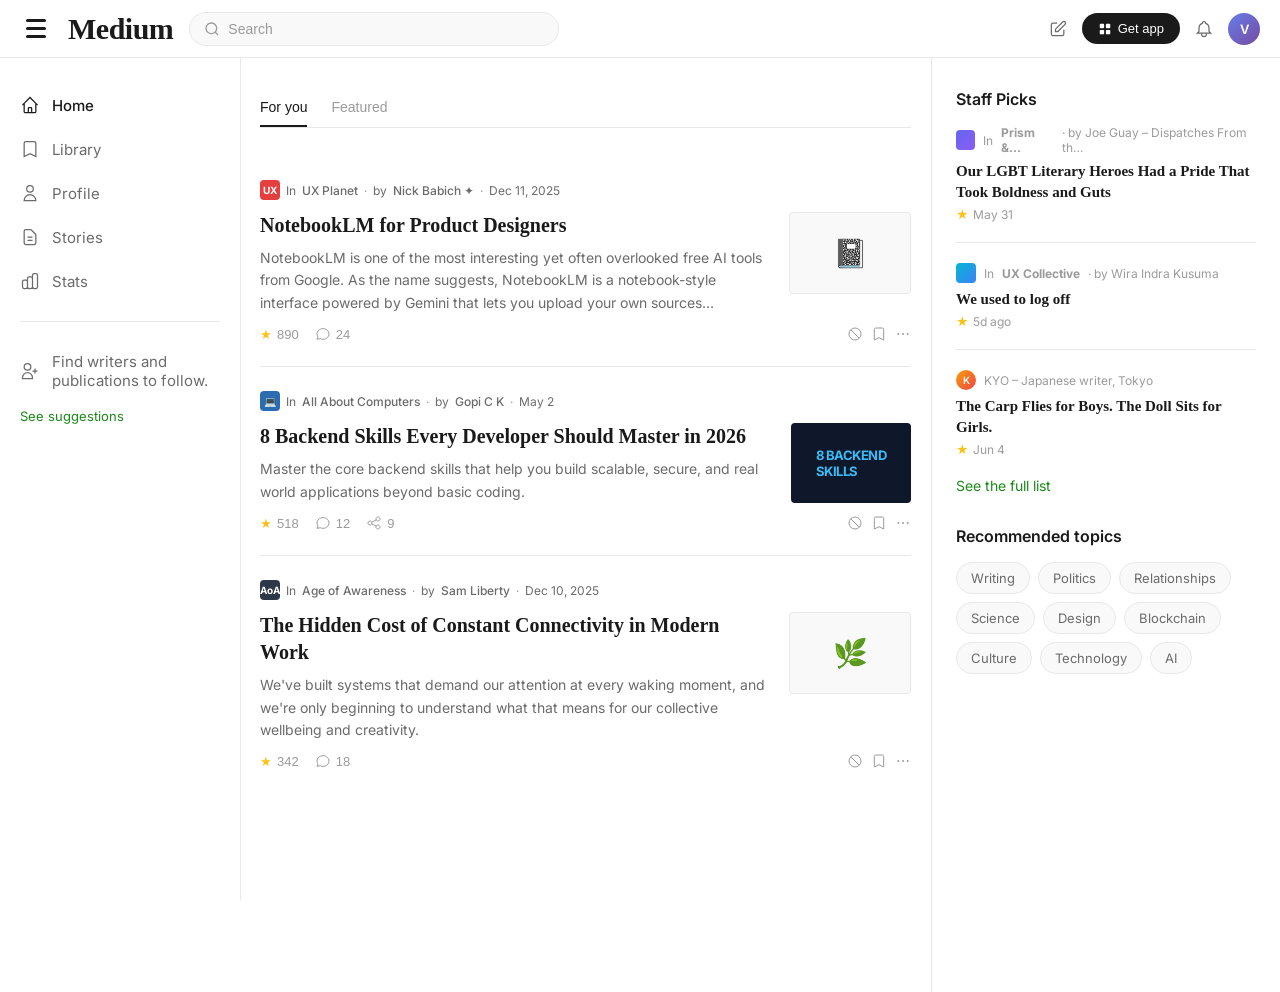
==== index.html @ 4d5eded4 "frontendc-lone" ====
<!DOCTYPE html>
<html lang="en">
<head>
  <meta charset="UTF-8" />
  <meta name="viewport" content="width=device-width, initial-scale=1.0" />
  <title>Medium Clone</title>
  <link rel="preconnect" href="https://fonts.googleapis.com" />
  <link href="https://fonts.googleapis.com/css2?family=Georgia:ital@0;1&family=Inter:wght@300;400;500;600&display=swap" rel="stylesheet" />
  <link rel="stylesheet" href="style.css">
</head>
<body>

<!-- TOP NAV -->
<header>
  <button class="hamburger" id="hamburgerBtn" aria-label="Toggle menu">
    <span></span><span></span><span></span>
  </button>

  <h1 class="logo">
    <a href="./index.html" class="logo">Medium</a>
  </h1>

  <div class="search-bar">
    <svg width="16" height="16" fill="none" stroke="currentColor" stroke-width="2" viewBox="0 0 24 24">
      <circle cx="11" cy="11" r="8"/><path d="m21 21-4.35-4.35"/>
    </svg>
    <input type="text" placeholder="Search" />
  </div>

  <div class="nav-actions">
    <button class="icon-btn" title="Write">
      <svg width="20" height="20" fill="none" stroke="currentColor" stroke-width="1.5" viewBox="0 0 24 24">
        <path d="M11 5H6a2 2 0 00-2 2v11a2 2 0 002 2h11a2 2 0 002-2v-5m-1.414-9.414a2 2 0 112.828 2.828L11.828 15H9v-2.828l8.586-8.586z"/>
      </svg>
    </button>
    <button class="btn-getapp">
      <svg width="14" height="14" viewBox="0 0 16 16" fill="currentColor">
        <rect x="2" y="2" width="5" height="5" rx="1"/><rect x="9" y="2" width="5" height="5" rx="1"/>
        <rect x="2" y="9" width="5" height="5" rx="1"/><rect x="9" y="9" width="5" height="5" rx="1"/>
      </svg>
      <span>Get app</span>
    </button>
    <button class="icon-btn" title="Notifications">
      <svg width="20" height="20" fill="none" stroke="currentColor" stroke-width="1.5" viewBox="0 0 24 24">
        <path d="M15 17h5l-1.405-1.405A2.032 2.032 0 0118 14.158V11a6.002 6.002 0 00-4-5.659V5a2 2 0 10-4 0v.341C7.67 6.165 6 8.388 6 11v3.159c0 .538-.214 1.055-.595 1.436L4 17h5m6 0v1a3 3 0 11-6 0v-1m6 0H9"/>
      </svg>
    </button>
    <div class="avatar" title="Profile">V</div>
  </div>
</header>

<!-- Overlay (mobile) -->
<div class="overlay" id="overlay"></div>

<!-- PAGE BODY -->
<div class="page-body">

  <!-- LEFT SIDEBAR -->
  <nav class="sidebar" id="sidebar">
    <a href="#" class="nav-link active">
      <svg width="20" height="20" fill="none" stroke="currentColor" stroke-width="1.5" viewBox="0 0 24 24">
        <path d="M3 12l2-2m0 0l7-7 7 7M5 10v10a1 1 0 001 1h3m10-11l2 2m-2-2v10a1 1 0 01-1 1h-3m-6 0a1 1 0 001-1v-4a1 1 0 011-1h2a1 1 0 011 1v4a1 1 0 001 1m-6 0h6"/>
      </svg>
      Home
    </a>
    <a href="#" class="nav-link">
      <svg width="20" height="20" fill="none" stroke="currentColor" stroke-width="1.5" viewBox="0 0 24 24">
        <path d="M5 5a2 2 0 012-2h10a2 2 0 012 2v16l-7-3.5L5 21V5z"/>
      </svg>
      Library
    </a>
    <a href="#" class="nav-link">
      <svg width="20" height="20" fill="none" stroke="currentColor" stroke-width="1.5" viewBox="0 0 24 24">
        <path d="M16 7a4 4 0 11-8 0 4 4 0 018 0zM12 14a7 7 0 00-7 7h14a7 7 0 00-7-7z"/>
      </svg>
      Profile
    </a>
    <a href="#" class="nav-link">
      <svg width="20" height="20" fill="none" stroke="currentColor" stroke-width="1.5" viewBox="0 0 24 24">
        <path d="M9 12h6m-6 4h6m2 5H7a2 2 0 01-2-2V5a2 2 0 012-2h5.586a1 1 0 01.707.293l5.414 5.414a1 1 0 01.293.707V19a2 2 0 01-2 2z"/>
      </svg>
      Stories
    </a>
    <a href="#" class="nav-link">
      <svg width="20" height="20" fill="none" stroke="currentColor" stroke-width="1.5" viewBox="0 0 24 24">
        <path d="M9 19v-6a2 2 0 00-2-2H5a2 2 0 00-2 2v6a2 2 0 002 2h2a2 2 0 002-2zm0 0V9a2 2 0 012-2h2a2 2 0 012 2v10m-6 0a2 2 0 002 2h2a2 2 0 002-2m0 0V5a2 2 0 012-2h2a2 2 0 012 2v14a2 2 0 01-2 2h-2a2 2 0 01-2-2z"/>
      </svg>
      Stats
    </a>

    <div class="sidebar-divider"></div>

    <a href="#" class="nav-link">
      <svg width="20" height="20" fill="none" stroke="currentColor" stroke-width="1.5" viewBox="0 0 24 24">
        <path d="M18 9v3m0 0v3m0-3h3m-3 0h-3m-2-5a4 4 0 11-8 0 4 4 0 018 0zM3 20a6 6 0 0112 0v1H3v-1z"/>
      </svg>
      Find writers and<br>publications to follow.
    </a>
    <a href="#" class="see-suggestions">See suggestions</a>
  </nav>

  <!-- MAIN FEED -->
  <main class="main" id="mainContent">
    <div class="feed-col">

      <div class="feed-tabs">
        <button class="tab active" data-tab="for-you">For you</button>
        <button class="tab" data-tab="featured">Featured</button>
      </div>

      <!-- Article 1 -->
      <article class="article-card">
        <div class="article-meta">
          <div class="pub-icon ux">UX</div>
          In <a href="#">UX Planet</a>
          <span class="meta-dot">·</span>
          by <a href="#">Nick Babich ✦</a>
          <span class="meta-dot">·</span>
          Dec 11, 2025
        </div>
        <div class="article-body">
          <div class="article-text">
            <h2 class="article-title">NotebookLM for Product Designers</h2>
            <p class="article-excerpt">NotebookLM is one of the most interesting yet often overlooked free AI tools from Google. As the name suggests, NotebookLM is a notebook-style interface powered by Gemini that lets you upload your own sources…</p>
          </div>
          <div class="thumb-placeholder">📓</div>
        </div>
        <div class="article-actions">
          <button class="action-item" onclick="toggleLike(this)">
            <span class="star-icon">★</span> <span class="count">890</span>
          </button>
          <button class="action-item">
            <svg width="16" height="16" fill="none" stroke="currentColor" stroke-width="1.5" viewBox="0 0 24 24">
              <path d="M8 12h.01M12 12h.01M16 12h.01M21 12c0 4.418-4.03 8-9 8a9.863 9.863 0 01-4.255-.949L3 20l1.395-3.72C3.512 15.042 3 13.574 3 12c0-4.418 4.03-8 9-8s9 3.582 9 8z"/>
            </svg>
            24
          </button>
          <div class="actions-right">
            <button class="action-item" title="Not interested">
              <svg width="16" height="16" fill="none" stroke="currentColor" stroke-width="1.5" viewBox="0 0 24 24">
                <path d="M18.364 18.364A9 9 0 005.636 5.636m12.728 12.728A9 9 0 015.636 5.636m12.728 12.728L5.636 5.636"/>
              </svg>
            </button>
            <button class="action-item" title="Save">
              <svg width="16" height="16" fill="none" stroke="currentColor" stroke-width="1.5" viewBox="0 0 24 24">
                <path d="M5 5a2 2 0 012-2h10a2 2 0 012 2v16l-7-3.5L5 21V5z"/>
              </svg>
            </button>
            <button class="action-item" title="More">
              <svg width="16" height="16" fill="currentColor" viewBox="0 0 24 24">
                <circle cx="5" cy="12" r="1.5"/><circle cx="12" cy="12" r="1.5"/><circle cx="19" cy="12" r="1.5"/>
              </svg>
            </button>
          </div>
        </div>
      </article>

      <!-- Article 2 -->
      <article class="article-card">
        <div class="article-meta">
          <div class="pub-icon comp">💻</div>
          In <a href="#">All About Computers</a>
          <span class="meta-dot">·</span>
          by <a href="#">Gopi C K</a>
          <span class="meta-dot">·</span>
          May 2
        </div>
        <div class="article-body">
          <div class="article-text">
            <h2 class="article-title">8 Backend Skills Every Developer Should Master in 2026</h2>
            <p class="article-excerpt">Master the core backend skills that help you build scalable, secure, and real world applications beyond basic coding.</p>
          </div>
          <div class="thumb-placeholder" style="background:#0f172a; color:#38bdf8; font-size:13px; font-weight:700; letter-spacing:-0.5px; border:none;">8 BACKEND<br>SKILLS</div>
        </div>
        <div class="article-actions">
          <button class="action-item" onclick="toggleLike(this)">
            <span class="star-icon">★</span> <span class="count">518</span>
          </button>
          <button class="action-item">
            <svg width="16" height="16" fill="none" stroke="currentColor" stroke-width="1.5" viewBox="0 0 24 24">
              <path d="M8 12h.01M12 12h.01M16 12h.01M21 12c0 4.418-4.03 8-9 8a9.863 9.863 0 01-4.255-.949L3 20l1.395-3.72C3.512 15.042 3 13.574 3 12c0-4.418 4.03-8 9-8s9 3.582 9 8z"/>
            </svg>
            12
          </button>
          <button class="action-item">
            <svg width="16" height="16" fill="none" stroke="currentColor" stroke-width="1.5" viewBox="0 0 24 24">
              <path d="M8.684 13.342C8.886 12.938 9 12.482 9 12c0-.482-.114-.938-.316-1.342m0 2.684a3 3 0 110-2.684m0 2.684l6.632 3.316m-6.632-6l6.632-3.316m0 0a3 3 0 105.367-2.684 3 3 0 00-5.367 2.684zm0 9.316a3 3 0 105.368 2.684 3 3 0 00-5.368-2.684z"/>
            </svg>
            9
          </button>
          <div class="actions-right">
            <button class="action-item" title="Not interested">
              <svg width="16" height="16" fill="none" stroke="currentColor" stroke-width="1.5" viewBox="0 0 24 24">
                <path d="M18.364 18.364A9 9 0 005.636 5.636m12.728 12.728A9 9 0 015.636 5.636m12.728 12.728L5.636 5.636"/>
              </svg>
            </button>
            <button class="action-item" title="Save">
              <svg width="16" height="16" fill="none" stroke="currentColor" stroke-width="1.5" viewBox="0 0 24 24">
                <path d="M5 5a2 2 0 012-2h10a2 2 0 012 2v16l-7-3.5L5 21V5z"/>
              </svg>
            </button>
            <button class="action-item" title="More">
              <svg width="16" height="16" fill="currentColor" viewBox="0 0 24 24">
                <circle cx="5" cy="12" r="1.5"/><circle cx="12" cy="12" r="1.5"/><circle cx="19" cy="12" r="1.5"/>
              </svg>
            </button>
          </div>
        </div>
      </article>

      <!-- Article 3 -->
      <article class="article-card">
        <div class="article-meta">
          <div class="pub-icon age">AoA</div>
          In <a href="#">Age of Awareness</a>
          <span class="meta-dot">·</span>
          by <a href="#">Sam Liberty</a>
          <span class="meta-dot">·</span>
          Dec 10, 2025
        </div>
        <div class="article-body">
          <div class="article-text">
            <h2 class="article-title">The Hidden Cost of Constant Connectivity in Modern Work</h2>
            <p class="article-excerpt">We've built systems that demand our attention at every waking moment, and we're only beginning to understand what that means for our collective wellbeing and creativity.</p>
          </div>
          <div class="thumb-placeholder">🌿</div>
        </div>
        <div class="article-actions">
          <button class="action-item" onclick="toggleLike(this)">
            <span class="star-icon">★</span> <span class="count">342</span>
          </button>
          <button class="action-item">
            <svg width="16" height="16" fill="none" stroke="currentColor" stroke-width="1.5" viewBox="0 0 24 24">
              <path d="M8 12h.01M12 12h.01M16 12h.01M21 12c0 4.418-4.03 8-9 8a9.863 9.863 0 01-4.255-.949L3 20l1.395-3.72C3.512 15.042 3 13.574 3 12c0-4.418 4.03-8 9-8s9 3.582 9 8z"/>
            </svg>
            18
          </button>
          <div class="actions-right">
            <button class="action-item" title="Not interested">
              <svg width="16" height="16" fill="none" stroke="currentColor" stroke-width="1.5" viewBox="0 0 24 24">
                <path d="M18.364 18.364A9 9 0 005.636 5.636m12.728 12.728A9 9 0 015.636 5.636m12.728 12.728L5.636 5.636"/>
              </svg>
            </button>
            <button class="action-item" title="Save">
              <svg width="16" height="16" fill="none" stroke="currentColor" stroke-width="1.5" viewBox="0 0 24 24">
                <path d="M5 5a2 2 0 012-2h10a2 2 0 012 2v16l-7-3.5L5 21V5z"/>
              </svg>
            </button>
            <button class="action-item" title="More">
              <svg width="16" height="16" fill="currentColor" viewBox="0 0 24 24">
                <circle cx="5" cy="12" r="1.5"/><circle cx="12" cy="12" r="1.5"/><circle cx="19" cy="12" r="1.5"/>
              </svg>
            </button>
          </div>
        </div>
      </article>

    </div>
  </main>

  <!-- RIGHT SIDEBAR -->
  <aside class="right-sidebar">

    <div class="sidebar-section">
      <h3 class="sidebar-heading">Staff Picks</h3>

      <div class="staff-pick">
        <div class="pick-meta">
          <div style="width:20px;height:20px;border-radius:4px;background:linear-gradient(135deg,#6366f1,#8b5cf6);"></div>
          In <strong>Prism &…</strong> · by Joe Guay – Dispatches From th…
        </div>
        <p class="pick-title">Our LGBT Literary Heroes Had a Pride That Took Boldness and Guts</p>
        <div class="pick-date">
          <span class="star-icon">★</span> May 31
        </div>
      </div>

      <div class="staff-pick">
        <div class="pick-meta">
          <div style="width:20px;height:20px;border-radius:4px;background:linear-gradient(135deg,#06b6d4,#3b82f6);"></div>
          In <strong>UX Collective</strong> · by Wira Indra Kusuma
        </div>
        <p class="pick-title">We used to log off</p>
        <div class="pick-date">
          <span class="star-icon">★</span> 5d ago
        </div>
      </div>

      <div class="staff-pick">
        <div class="pick-meta">
          <div class="avatar" style="width:20px;height:20px;font-size:10px;background:linear-gradient(135deg,#f59e0b,#ef4444);">K</div>
          KYO – Japanese writer, Tokyo
        </div>
        <p class="pick-title">The Carp Flies for Boys. The Doll Sits for Girls.</p>
        <div class="pick-date">
          <span class="star-icon">★</span> Jun 4
        </div>
      </div>

      <a href="#" class="see-full">See the full list</a>
    </div>

    <div class="sidebar-section">
      <h3 class="sidebar-heading">Recommended topics</h3>
      <div class="topic-chips">
        <span class="chip">Writing</span>
        <span class="chip">Politics</span>
        <span class="chip">Relationships</span>
        <span class="chip">Science</span>
        <span class="chip">Design</span>
        <span class="chip">Blockchain</span>
        <span class="chip">Culture</span>
        <span class="chip">Technology</span>
        <span class="chip">AI</span>
      </div>
    </div>

  </aside>
</div>

<script src="script.js"></script>
</body>
</html>
---- style.css ----
*, *::before, *::after { margin: 0; padding: 0;}

    :root {
      --bg: #ffffff;
      --surface: #f9f9f9;
      --border: #e8e8e8;
      --text-primary: #1a1a1a;
      --text-secondary: #6b6b6b;
      --text-muted: #9b9b9b;
      --accent: #1a8917;
      --accent-star: #ffc017;
      --sidebar-width: 240px;
      --topbar-height: 57px;
    }

    body {
      font-family: 'Inter', sans-serif;
      background: var(--bg);
      color: var(--text-primary);
      min-height: 100vh;
    }

    /* ── TOP NAV ── */
    header {
      position: fixed;
      top: 0; left: 0; right: 0;
      height: var(--topbar-height);
      background: var(--bg);
      border-bottom: 1px solid var(--border);
      display: flex;
      align-items: center;
      padding: 0 20px;
      gap: 16px;
      z-index: 100;
    }

    .hamburger {
      background: none;
      border: none;
      cursor: pointer;
      padding: 6px;
      display: flex;
      flex-direction: column;
      gap: 5px;
      border-radius: 4px;
      transition: background 0.15s;
    }
    .hamburger:hover { background: var(--surface); }
    .hamburger span {
      display: block;
      width: 20px;
      height: 3px;
      background: var(--text-primary);
      border-radius: 4px;
      transition: transform 0.25s, opacity 0.25s;
    }
    /* animate to X when sidebar closed (for animation)*/
    body.sidebar-hidden .hamburger span:nth-child(1) { transform: translateY(8px) rotate(45deg); background: var(--text-secondary); }
    body.sidebar-hidden .hamburger span:nth-child(2) { opacity: 0; background: var(--text-secondaryt);}
    body.sidebar-hidden .hamburger span:nth-child(3) { transform: translateY(-8px) rotate(-45deg); background: var(--text-secondary);}

    .logo {
      font-family: 'Georgia', serif;
      font-size: 30px;
      font-weight: 600;
      letter-spacing: -0.5px;
      color: var(--text-primary);
      text-decoration: none;
      flex-shrink: 0;
    }

    .search-bar {
      flex: 1;
      max-width: 340px;
      display: flex;
      align-items: center;
      gap: 8px;
      background: var(--surface);
      border: 1px solid var(--border);
      border-radius: 999px;
      padding: 8px 14px;
      cursor: text;
    }
    .search-bar svg { color: var(--text-muted); flex-shrink: 0; }
    .search-bar input {
      border: none;
      background: transparent;
      font-size: 14px;
      color: var(--text-primary);
      outline: none;
      width: 100%;
    }
    .search-bar input::placeholder { color: var(--text-muted); }

    .nav-actions {
      margin-left: auto;
      display: flex;
      align-items: center;
      gap: 8px;
    }

    .btn-getapp {
      display: flex;
      align-items: center;
      gap: 6px;
      background: var(--text-primary);
      color: #fff;
      border: none;
      border-radius: 999px;
      padding: 8px 16px;
      font-size: 13px;
      font-weight: 500;
      cursor: pointer;
      transition: opacity 0.15s;
    }
    .btn-getapp:hover { opacity: 0.85; }

    .icon-btn {
      background: none;
      border: none;
      padding: 6px;
      border-radius: 50%;
      cursor: pointer;
      color: var(--text-secondary);
      transition: background 0.15s;
      display: flex; align-items: center;
    }
    .icon-btn:hover { background: var(--surface); }

    .avatar {
      width: 32px; height: 32px;
      border-radius: 50%;
      background: linear-gradient(135deg, #667eea, #764ba2);
      cursor: pointer;
      display: flex; align-items: center; justify-content: center;
      color: #fff;
      font-size: 13px;
      font-weight: 600;
    }

    /* ── LAYOUT ── */
    .page-body {
      display: flex;
      padding-top: var(--topbar-height);
      min-height: 100vh;
    }

    /* ── LEFT SIDEBAR ── */
    .sidebar {
      position: fixed;
      top: var(--topbar-height);
      left: 0;
      bottom: 0;
      width: var(--sidebar-width);
      padding: 28px 0 28px;
      display: flex;
      flex-direction: column;
      gap: 4px;
      overflow-y: auto;
      transition: transform 0.28s cubic-bezier(.4,0,.2,1), opacity 0.25s;
      border-right: 1px solid var(--border);
      background: var(--bg);
    }
    body.sidebar-hidden .sidebar {
      transform: translateX(-100%);
      opacity: 0;
      pointer-events: none;
    }

    .nav-link {
      display: flex;
      align-items: center;
      gap: 12px;
      padding: 10px 20px;
      font-size: 15px;
      color: var(--text-secondary);
      text-decoration: none;
      border-radius: 0;
      transition: color 0.15s, background 0.15s;
      cursor: pointer;
      border: none;
      background: none;
      width: auto;
      text-align: left;
    }
    .nav-link:hover, .nav-link.active { color: var(--text-primary); }
    .nav-link.active { font-weight: 500; }
    .nav-link svg { flex-shrink: 0; }

    .sidebar-divider {
      height: 1px;
      background: var(--border);
      margin: 16px 20px;
    }

    .nav-small {
      font-size: 13px;
      color: var(--text-muted);
      padding: 6px 20px;
    }

    .see-suggestions {
      font-size: 13px;
      color: var(--accent);
      padding: 4px 20px;
      cursor: pointer;
      display: block;
      text-decoration: none;
    }
    .see-suggestions:hover { text-decoration: underline; }

    /* ── MAIN CONTENT ── */
    .main {
      margin-left: var(--sidebar-width);
      flex: 1;
      transition: margin-left 0.28s cubic-bezier(.4,0,.2,1);
      display: flex;
      justify-content: center;
      padding: 0 20px;
    }
    body.sidebar-hidden .main { margin-left: 0; }

    .feed-col {
      max-width: 700px;
      width: 100%;
      padding: 32px 0 60px;
    }

    /* ── TABS ── */
    .feed-tabs {
      display: flex;
      gap: 0;
      border-bottom: 1px solid var(--border);
      margin-bottom: 28px;
    }
    .tab {
      font-size: 14px;
      color: var(--text-muted);
      padding: 10px 0;
      margin-right: 24px;
      cursor: pointer;
      border-bottom: 2px solid transparent;
      transition: color 0.15s, border-color 0.15s;
      background: none;
      border-top: none;
      border-left: none;
      border-right: none;
    }
    .tab.active { color: var(--text-primary); border-bottom-color: var(--text-primary); font-weight: 500; }
    .tab:hover:not(.active) { color: var(--text-secondary); }

    /* ── ARTICLE CARD ── */
    .article-card {
      padding: 24px 0;
      border-bottom: 1px solid var(--border);
      display: flex;
      flex-direction: column;
      gap: 12px;
    }
    .article-card:last-child { border-bottom: none; }

    .article-meta {
      display: flex;
      align-items: center;
      gap: 6px;
      font-size: 12px;
      color: var(--text-secondary);
    }
    .pub-icon {
      width: 20px; height: 20px;
      border-radius: 4px;
      display: flex; align-items: center; justify-content: center;
      font-size: 10px;
      font-weight: 700;
      color: #fff;
      flex-shrink: 0;
    }
    .pub-icon.ux { background: #e53e3e; }
    .pub-icon.comp { background: #2b6cb0; }
    .pub-icon.age { background: #2d3748; }

    .article-meta a { color: var(--text-secondary); text-decoration: none; font-weight: 500; }
    .article-meta a:hover { color: var(--text-primary); }
    .meta-dot { color: var(--text-muted); }

    .article-body {
      display: flex;
      gap: 20px;
      align-items: flex-start;
    }
    .article-text { flex: 1; }

    .article-title {
      font-family: 'Georgia', serif;
      font-size: 20px;
      font-weight: 700;
      line-height: 1.35;
      color: var(--text-primary);
      margin-bottom: 8px;
      cursor: pointer;
    }
    .article-title:hover { text-decoration: underline; }

    .article-excerpt {
      font-size: 14px;
      color: var(--text-secondary);
      line-height: 1.6;
      overflow: hidden;
    }

    .article-thumb {
      width: 120px;
      height: 80px;
      border-radius: 4px;
      object-fit: cover;
      flex-shrink: 0;
      background: var(--surface);
      display: flex; align-items: center; justify-content: center;
      overflow: hidden;
    }
    .article-thumb img { width: 100%; height: 100%; object-fit: cover; }
    .thumb-placeholder {
      width: 120px; height: 80px;
      border-radius: 4px;
      background: var(--surface);
      border: 1px solid var(--border);
      display: flex; align-items: center; justify-content: center;
      flex-shrink: 0;
      font-size: 28px;
      color: var(--text-muted);
    }

    .article-actions {
      display: flex;
      align-items: center;
      gap: 16px;
      font-size: 13px;
      color: var(--text-muted);
    }
    .action-item {
      display: flex;
      align-items: center;
      gap: 5px;
      cursor: pointer;
      border: none;
      background: none;
      color: var(--text-muted);
      font-size: 13px;
      transition: color 0.15s;
      padding: 0;
    }
    .action-item:hover { color: var(--text-primary); }
    .action-item.liked { color: var(--accent-star); }

    .star-icon { color: var(--accent-star); }

    .actions-right {
      margin-left: auto;
      display: flex;
      gap: 8px;
    }

    /* ── RIGHT SIDEBAR ── */
    .right-sidebar {
      width: 300px;
      flex-shrink: 0;
      padding: 32px 24px 60px 24px;
      border-left: 1px solid var(--border);
      position: sticky;
      top: var(--topbar-height);
      height: calc(100vh - var(--topbar-height));
      overflow-y: auto;
    }

    .sidebar-section { margin-bottom: 32px; }
    .sidebar-heading {
      font-weight: 600;
      font-size: 16px;
      margin-bottom: 16px;
      color: var(--text-primary);
    }

    .staff-pick {
      margin-bottom: 20px;
      padding-bottom: 20px;
      border-bottom: 1px solid var(--border);
    }
    .staff-pick:last-of-type { border-bottom: none; padding-bottom: 0; }

    .pick-meta {
      display: flex;
      align-items: center;
      gap: 8px;
      font-size: 12px;
      color: var(--text-muted);
      margin-bottom: 6px;
    }
    .pick-icon {
      width: 20px; height: 20px;
      border-radius: 4px;
      flex-shrink: 0;
    }
    .pick-title {
      font-family: 'Georgia', serif;
      font-size: 15px;
      font-weight: 700;
      line-height: 1.4;
      cursor: pointer;
      margin-bottom: 4px;
      color: var(--text-primary);
    }
    .pick-title:hover { text-decoration: underline; }
    .pick-date { font-size: 12px; color: var(--text-muted); display: flex; align-items: center; gap: 4px; }

    .see-full { font-size: 14px; color: var(--accent); cursor: pointer; display: block; margin-top: 4px; text-decoration: none; }
    .see-full:hover { text-decoration: underline; }

    .topic-chips { display: flex; flex-wrap: wrap; gap: 8px; }
    .chip {
      background: var(--surface);
      border: 1px solid var(--border);
      border-radius: 999px;
      padding: 7px 14px;
      font-size: 13px;
      color: var(--text-secondary);
      cursor: pointer;
      transition: background 0.15s, color 0.15s;
    }
    .chip:hover { background: var(--border); color: var(--text-primary); }

    /* ── OVERLAY (mobile) ── */
    .overlay {
      display: none;
      position: fixed;
      inset: 0;
      background: rgba(0,0,0,0.4);
      z-index: 99;
    }
    @media (max-width: 900px) {
      .right-sidebar { display: none; }
      .main { padding: 0 16px; }
    }
    @media (max-width: 640px) {
      .sidebar {
        z-index: 100;
      }
      .overlay.show { display: block; }
      .search-bar { display: none; }
      .btn-getapp span { display: none; }
    }
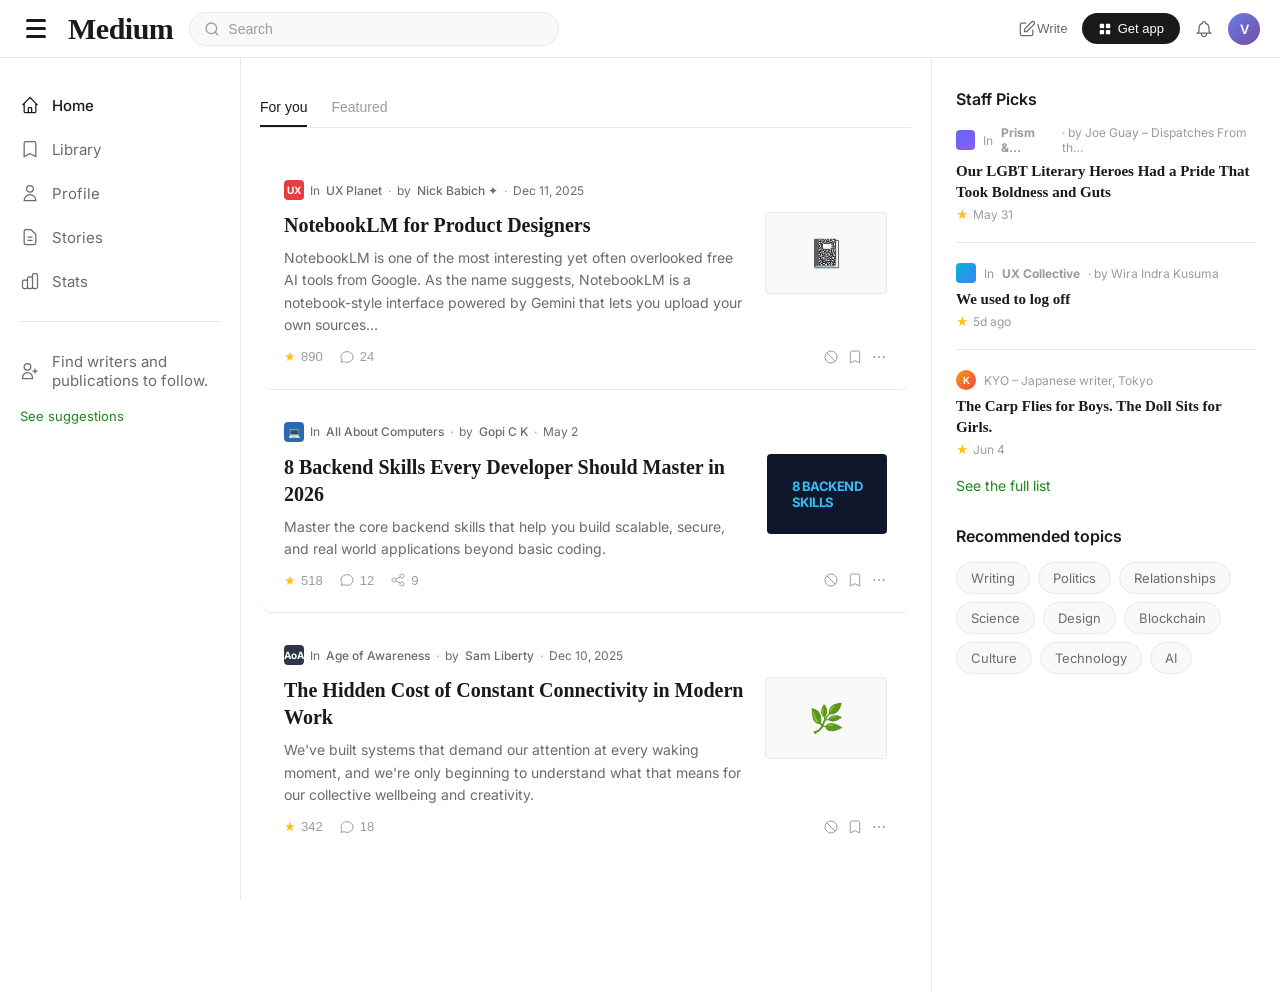
==== commit 10d5fecd: "add js" ====
--- a/index.html
+++ b/index.html
@@ -1,323 +1,357 @@
 <!DOCTYPE html>
 <html lang="en">
+
 <head>
   <meta charset="UTF-8" />
   <meta name="viewport" content="width=device-width, initial-scale=1.0" />
   <title>Medium Clone</title>
   <link rel="preconnect" href="https://fonts.googleapis.com" />
-  <link href="https://fonts.googleapis.com/css2?family=Georgia:ital@0;1&family=Inter:wght@300;400;500;600&display=swap" rel="stylesheet" />
-  <link rel="stylesheet" href="style.css">
+  <link href="https://fonts.googleapis.com/css2?family=Georgia:ital@0;1&family=Inter:wght@300;400;500;600&display=swap"
+    rel="stylesheet" />
+  <link rel="stylesheet" href="./css/style.css">
 </head>
+
 <body>
 
-<!-- TOP NAV -->
-<header>
-  <button class="hamburger" id="hamburgerBtn" aria-label="Toggle menu">
-    <span></span><span></span><span></span>
-  </button>
-
-  <h1 class="logo">
-    <a href="./index.html" class="logo">Medium</a>
-  </h1>
-
-  <div class="search-bar">
-    <svg width="16" height="16" fill="none" stroke="currentColor" stroke-width="2" viewBox="0 0 24 24">
-      <circle cx="11" cy="11" r="8"/><path d="m21 21-4.35-4.35"/>
-    </svg>
-    <input type="text" placeholder="Search" />
+  <!-- TOP NAV -->
+  <header>
+    <button class="hamburger" id="hamburgerBtn" aria-label="Toggle menu">
+      <span></span><span></span><span></span>
+    </button>
+
+    <h1 class="logo">
+      <a href="./index.html" class="logo">Medium</a>
+    </h1>
+
+    <div class="search-bar">
+      <svg width="16" height="16" fill="none" stroke="currentColor" stroke-width="2" viewBox="0 0 24 24">
+        <circle cx="11" cy="11" r="8" />
+        <path d="m21 21-4.35-4.35" />
+      </svg>
+      <input type="text" placeholder="Search" />
+    </div>
+
+    <div class="nav-actions">
+      <button class="icon-btn" title="Write" id="writeBtn">
+        <svg width="20" height="20" fill="none" stroke="currentColor" stroke-width="1.5" viewBox="0 0 24 24">
+          <path
+            d="M11 5H6a2 2 0 00-2 2v11a2 2 0 002 2h11a2 2 0 002-2v-5m-1.414-9.414a2 2 0 112.828 2.828L11.828 15H9v-2.828l8.586-8.586z" />
+        </svg>Write
+      </button>
+      <button class="btn-getapp">
+        <svg width="14" height="14" viewBox="0 0 16 16" fill="currentColor">
+          <rect x="2" y="2" width="5" height="5" rx="1" />
+          <rect x="9" y="2" width="5" height="5" rx="1" />
+          <rect x="2" y="9" width="5" height="5" rx="1" />
+          <rect x="9" y="9" width="5" height="5" rx="1" />
+        </svg>
+        <span>Get app</span>
+      </button>
+      <button class="icon-btn" title="Notifications">
+        <svg width="20" height="20" fill="none" stroke="currentColor" stroke-width="1.5" viewBox="0 0 24 24">
+          <path
+            d="M15 17h5l-1.405-1.405A2.032 2.032 0 0118 14.158V11a6.002 6.002 0 00-4-5.659V5a2 2 0 10-4 0v.341C7.67 6.165 6 8.388 6 11v3.159c0 .538-.214 1.055-.595 1.436L4 17h5m6 0v1a3 3 0 11-6 0v-1m6 0H9" />
+        </svg>
+      </button>
+      <div class="avatar" title="Profile">V</div>
+    </div>
+  </header>
+
+  <!-- Overlay (mobile) -->
+  <div class="overlay" id="overlay"></div>
+
+  <!-- PAGE BODY -->
+  <div class="page-body">
+
+    <!-- LEFT SIDEBAR -->
+    <nav class="sidebar" id="sidebar">
+      <a href="#" class="nav-link active">
+        <svg width="20" height="20" fill="none" stroke="currentColor" stroke-width="1.5" viewBox="0 0 24 24">
+          <path
+            d="M3 12l2-2m0 0l7-7 7 7M5 10v10a1 1 0 001 1h3m10-11l2 2m-2-2v10a1 1 0 01-1 1h-3m-6 0a1 1 0 001-1v-4a1 1 0 011-1h2a1 1 0 011 1v4a1 1 0 001 1m-6 0h6" />
+        </svg>
+        Home
+      </a>
+      <a href="#" class="nav-link">
+        <svg width="20" height="20" fill="none" stroke="currentColor" stroke-width="1.5" viewBox="0 0 24 24">
+          <path d="M5 5a2 2 0 012-2h10a2 2 0 012 2v16l-7-3.5L5 21V5z" />
+        </svg>
+        Library
+      </a>
+      <a href="#" class="nav-link">
+        <svg width="20" height="20" fill="none" stroke="currentColor" stroke-width="1.5" viewBox="0 0 24 24">
+          <path d="M16 7a4 4 0 11-8 0 4 4 0 018 0zM12 14a7 7 0 00-7 7h14a7 7 0 00-7-7z" />
+        </svg>
+        Profile
+      </a>
+      <a href="#" class="nav-link">
+        <svg width="20" height="20" fill="none" stroke="currentColor" stroke-width="1.5" viewBox="0 0 24 24">
+          <path
+            d="M9 12h6m-6 4h6m2 5H7a2 2 0 01-2-2V5a2 2 0 012-2h5.586a1 1 0 01.707.293l5.414 5.414a1 1 0 01.293.707V19a2 2 0 01-2 2z" />
+        </svg>
+        Stories
+      </a>
+      <a href="#" class="nav-link">
+        <svg width="20" height="20" fill="none" stroke="currentColor" stroke-width="1.5" viewBox="0 0 24 24">
+          <path
+            d="M9 19v-6a2 2 0 00-2-2H5a2 2 0 00-2 2v6a2 2 0 002 2h2a2 2 0 002-2zm0 0V9a2 2 0 012-2h2a2 2 0 012 2v10m-6 0a2 2 0 002 2h2a2 2 0 002-2m0 0V5a2 2 0 012-2h2a2 2 0 012 2v14a2 2 0 01-2 2h-2a2 2 0 01-2-2z" />
+        </svg>
+        Stats
+      </a>
+
+      <div class="sidebar-divider"></div>
+
+      <a href="#" class="nav-link">
+        <svg width="20" height="20" fill="none" stroke="currentColor" stroke-width="1.5" viewBox="0 0 24 24">
+          <path d="M18 9v3m0 0v3m0-3h3m-3 0h-3m-2-5a4 4 0 11-8 0 4 4 0 018 0zM3 20a6 6 0 0112 0v1H3v-1z" />
+        </svg>
+        Find writers and<br>publications to follow.
+      </a>
+      <a href="#" class="see-suggestions">See suggestions</a>
+    </nav>
+
+    <!-- MAIN FEED -->
+    <main class="main" id="mainContent">
+      <div class="feed-col">
+
+        <div class="feed-tabs">
+          <button class="tab active" data-tab="for-you">For you</button>
+          <button class="tab" data-tab="featured">Featured</button>
+        </div>
+
+        <!-- Article 1 -->
+        <article class="article-card">
+          <div class="article-meta">
+            <div class="pub-icon ux">UX</div>
+            In <a href="#">UX Planet</a>
+            <span class="meta-dot">·</span>
+            by <a href="#">Nick Babich ✦</a>
+            <span class="meta-dot">·</span>
+            Dec 11, 2025
+          </div>
+          <div class="article-body">
+            <div class="article-text">
+              <h2 class="article-title">NotebookLM for Product Designers</h2>
+              <p class="article-excerpt">NotebookLM is one of the most interesting yet often overlooked free AI tools
+                from Google. As the name suggests, NotebookLM is a notebook-style interface powered by Gemini that lets
+                you upload your own sources…</p>
+            </div>
+            <div class="thumb-placeholder">📓</div>
+          </div>
+          <div class="article-actions">
+            <button class="action-item" onclick="toggleLike(this)">
+              <span class="star-icon">★</span> <span class="count">890</span>
+            </button>
+            <button class="action-item">
+              <svg width="16" height="16" fill="none" stroke="currentColor" stroke-width="1.5" viewBox="0 0 24 24">
+                <path
+                  d="M8 12h.01M12 12h.01M16 12h.01M21 12c0 4.418-4.03 8-9 8a9.863 9.863 0 01-4.255-.949L3 20l1.395-3.72C3.512 15.042 3 13.574 3 12c0-4.418 4.03-8 9-8s9 3.582 9 8z" />
+              </svg>
+              24
+            </button>
+            <div class="actions-right">
+              <button class="action-item" title="Not interested">
+                <svg width="16" height="16" fill="none" stroke="currentColor" stroke-width="1.5" viewBox="0 0 24 24">
+                  <path
+                    d="M18.364 18.364A9 9 0 005.636 5.636m12.728 12.728A9 9 0 015.636 5.636m12.728 12.728L5.636 5.636" />
+                </svg>
+              </button>
+              <button class="action-item" title="Save">
+                <svg width="16" height="16" fill="none" stroke="currentColor" stroke-width="1.5" viewBox="0 0 24 24">
+                  <path d="M5 5a2 2 0 012-2h10a2 2 0 012 2v16l-7-3.5L5 21V5z" />
+                </svg>
+              </button>
+              <button class="action-item" title="More">
+                <svg width="16" height="16" fill="currentColor" viewBox="0 0 24 24">
+                  <circle cx="5" cy="12" r="1.5" />
+                  <circle cx="12" cy="12" r="1.5" />
+                  <circle cx="19" cy="12" r="1.5" />
+                </svg>
+              </button>
+            </div>
+          </div>
+        </article>
+
+        <!-- Article 2 -->
+        <article class="article-card">
+          <div class="article-meta">
+            <div class="pub-icon comp">💻</div>
+            In <a href="#">All About Computers</a>
+            <span class="meta-dot">·</span>
+            by <a href="#">Gopi C K</a>
+            <span class="meta-dot">·</span>
+            May 2
+          </div>
+          <div class="article-body">
+            <div class="article-text">
+              <h2 class="article-title">8 Backend Skills Every Developer Should Master in 2026</h2>
+              <p class="article-excerpt">Master the core backend skills that help you build scalable, secure, and real
+                world applications beyond basic coding.</p>
+            </div>
+            <div class="thumb-placeholder"
+              style="background:#0f172a; color:#38bdf8; font-size:13px; font-weight:700; letter-spacing:-0.5px; border:none;">
+              8 BACKEND<br>SKILLS</div>
+          </div>
+          <div class="article-actions">
+            <button class="action-item" onclick="toggleLike(this)">
+              <span class="star-icon">★</span> <span class="count">518</span>
+            </button>
+            <button class="action-item">
+              <svg width="16" height="16" fill="none" stroke="currentColor" stroke-width="1.5" viewBox="0 0 24 24">
+                <path
+                  d="M8 12h.01M12 12h.01M16 12h.01M21 12c0 4.418-4.03 8-9 8a9.863 9.863 0 01-4.255-.949L3 20l1.395-3.72C3.512 15.042 3 13.574 3 12c0-4.418 4.03-8 9-8s9 3.582 9 8z" />
+              </svg>
+              12
+            </button>
+            <button class="action-item">
+              <svg width="16" height="16" fill="none" stroke="currentColor" stroke-width="1.5" viewBox="0 0 24 24">
+                <path
+                  d="M8.684 13.342C8.886 12.938 9 12.482 9 12c0-.482-.114-.938-.316-1.342m0 2.684a3 3 0 110-2.684m0 2.684l6.632 3.316m-6.632-6l6.632-3.316m0 0a3 3 0 105.367-2.684 3 3 0 00-5.367 2.684zm0 9.316a3 3 0 105.368 2.684 3 3 0 00-5.368-2.684z" />
+              </svg>
+              9
+            </button>
+            <div class="actions-right">
+              <button class="action-item" title="Not interested">
+                <svg width="16" height="16" fill="none" stroke="currentColor" stroke-width="1.5" viewBox="0 0 24 24">
+                  <path
+                    d="M18.364 18.364A9 9 0 005.636 5.636m12.728 12.728A9 9 0 015.636 5.636m12.728 12.728L5.636 5.636" />
+                </svg>
+              </button>
+              <button class="action-item" title="Save">
+                <svg width="16" height="16" fill="none" stroke="currentColor" stroke-width="1.5" viewBox="0 0 24 24">
+                  <path d="M5 5a2 2 0 012-2h10a2 2 0 012 2v16l-7-3.5L5 21V5z" />
+                </svg>
+              </button>
+              <button class="action-item" title="More">
+                <svg width="16" height="16" fill="currentColor" viewBox="0 0 24 24">
+                  <circle cx="5" cy="12" r="1.5" />
+                  <circle cx="12" cy="12" r="1.5" />
+                  <circle cx="19" cy="12" r="1.5" />
+                </svg>
+              </button>
+            </div>
+          </div>
+        </article>
+
+        <!-- Article 3 -->
+        <article class="article-card">
+          <div class="article-meta">
+            <div class="pub-icon age">AoA</div>
+            In <a href="#">Age of Awareness</a>
+            <span class="meta-dot">·</span>
+            by <a href="#">Sam Liberty</a>
+            <span class="meta-dot">·</span>
+            Dec 10, 2025
+          </div>
+          <div class="article-body">
+            <div class="article-text">
+              <h2 class="article-title">The Hidden Cost of Constant Connectivity in Modern Work</h2>
+              <p class="article-excerpt">We've built systems that demand our attention at every waking moment, and we're
+                only beginning to understand what that means for our collective wellbeing and creativity.</p>
+            </div>
+            <div class="thumb-placeholder">🌿</div>
+          </div>
+          <div class="article-actions">
+            <button class="action-item" onclick="toggleLike(this)">
+              <span class="star-icon">★</span> <span class="count">342</span>
+            </button>
+            <button class="action-item">
+              <svg width="16" height="16" fill="none" stroke="currentColor" stroke-width="1.5" viewBox="0 0 24 24">
+                <path
+                  d="M8 12h.01M12 12h.01M16 12h.01M21 12c0 4.418-4.03 8-9 8a9.863 9.863 0 01-4.255-.949L3 20l1.395-3.72C3.512 15.042 3 13.574 3 12c0-4.418 4.03-8 9-8s9 3.582 9 8z" />
+              </svg>
+              18
+            </button>
+            <div class="actions-right">
+              <button class="action-item" title="Not interested">
+                <svg width="16" height="16" fill="none" stroke="currentColor" stroke-width="1.5" viewBox="0 0 24 24">
+                  <path
+                    d="M18.364 18.364A9 9 0 005.636 5.636m12.728 12.728A9 9 0 015.636 5.636m12.728 12.728L5.636 5.636" />
+                </svg>
+              </button>
+              <button class="action-item" title="Save">
+                <svg width="16" height="16" fill="none" stroke="currentColor" stroke-width="1.5" viewBox="0 0 24 24">
+                  <path d="M5 5a2 2 0 012-2h10a2 2 0 012 2v16l-7-3.5L5 21V5z" />
+                </svg>
+              </button>
+              <button class="action-item" title="More">
+                <svg width="16" height="16" fill="currentColor" viewBox="0 0 24 24">
+                  <circle cx="5" cy="12" r="1.5" />
+                  <circle cx="12" cy="12" r="1.5" />
+                  <circle cx="19" cy="12" r="1.5" />
+                </svg>
+              </button>
+            </div>
+          </div>
+        </article>
+
+      </div>
+    </main>
+
+    <!-- RIGHT SIDEBAR -->
+    <aside class="right-sidebar">
+
+      <div class="sidebar-section">
+        <h3 class="sidebar-heading">Staff Picks</h3>
+
+        <div class="staff-pick">
+          <div class="pick-meta">
+            <div style="width:20px;height:20px;border-radius:4px;background:linear-gradient(135deg,#6366f1,#8b5cf6);">
+            </div>
+            In <strong>Prism &…</strong> · by Joe Guay – Dispatches From th…
+          </div>
+          <p class="pick-title">Our LGBT Literary Heroes Had a Pride That Took Boldness and Guts</p>
+          <div class="pick-date">
+            <span class="star-icon">★</span> May 31
+          </div>
+        </div>
+
+        <div class="staff-pick">
+          <div class="pick-meta">
+            <div style="width:20px;height:20px;border-radius:4px;background:linear-gradient(135deg,#06b6d4,#3b82f6);">
+            </div>
+            In <strong>UX Collective</strong> · by Wira Indra Kusuma
+          </div>
+          <p class="pick-title">We used to log off</p>
+          <div class="pick-date">
+            <span class="star-icon">★</span> 5d ago
+          </div>
+        </div>
+
+        <div class="staff-pick">
+          <div class="pick-meta">
+            <div class="avatar"
+              style="width:20px;height:20px;font-size:10px;background:linear-gradient(135deg,#f59e0b,#ef4444);">K</div>
+            KYO – Japanese writer, Tokyo
+          </div>
+          <p class="pick-title">The Carp Flies for Boys. The Doll Sits for Girls.</p>
+          <div class="pick-date">
+            <span class="star-icon">★</span> Jun 4
+          </div>
+        </div>
+
+        <a href="#" class="see-full">See the full list</a>
+      </div>
+
+      <div class="sidebar-section">
+        <h3 class="sidebar-heading">Recommended topics</h3>
+        <div class="topic-chips">
+          <span class="chip">Writing</span>
+          <span class="chip">Politics</span>
+          <span class="chip">Relationships</span>
+          <span class="chip">Science</span>
+          <span class="chip">Design</span>
+          <span class="chip">Blockchain</span>
+          <span class="chip">Culture</span>
+          <span class="chip">Technology</span>
+          <span class="chip">AI</span>
+        </div>
+      </div>
+
+    </aside>
   </div>
 
-  <div class="nav-actions">
-    <button class="icon-btn" title="Write">
-      <svg width="20" height="20" fill="none" stroke="currentColor" stroke-width="1.5" viewBox="0 0 24 24">
-        <path d="M11 5H6a2 2 0 00-2 2v11a2 2 0 002 2h11a2 2 0 002-2v-5m-1.414-9.414a2 2 0 112.828 2.828L11.828 15H9v-2.828l8.586-8.586z"/>
-      </svg>
-    </button>
-    <button class="btn-getapp">
-      <svg width="14" height="14" viewBox="0 0 16 16" fill="currentColor">
-        <rect x="2" y="2" width="5" height="5" rx="1"/><rect x="9" y="2" width="5" height="5" rx="1"/>
-        <rect x="2" y="9" width="5" height="5" rx="1"/><rect x="9" y="9" width="5" height="5" rx="1"/>
-      </svg>
-      <span>Get app</span>
-    </button>
-    <button class="icon-btn" title="Notifications">
-      <svg width="20" height="20" fill="none" stroke="currentColor" stroke-width="1.5" viewBox="0 0 24 24">
-        <path d="M15 17h5l-1.405-1.405A2.032 2.032 0 0118 14.158V11a6.002 6.002 0 00-4-5.659V5a2 2 0 10-4 0v.341C7.67 6.165 6 8.388 6 11v3.159c0 .538-.214 1.055-.595 1.436L4 17h5m6 0v1a3 3 0 11-6 0v-1m6 0H9"/>
-      </svg>
-    </button>
-    <div class="avatar" title="Profile">V</div>
-  </div>
-</header>
-
-<!-- Overlay (mobile) -->
-<div class="overlay" id="overlay"></div>
-
-<!-- PAGE BODY -->
-<div class="page-body">
-
-  <!-- LEFT SIDEBAR -->
-  <nav class="sidebar" id="sidebar">
-    <a href="#" class="nav-link active">
-      <svg width="20" height="20" fill="none" stroke="currentColor" stroke-width="1.5" viewBox="0 0 24 24">
-        <path d="M3 12l2-2m0 0l7-7 7 7M5 10v10a1 1 0 001 1h3m10-11l2 2m-2-2v10a1 1 0 01-1 1h-3m-6 0a1 1 0 001-1v-4a1 1 0 011-1h2a1 1 0 011 1v4a1 1 0 001 1m-6 0h6"/>
-      </svg>
-      Home
-    </a>
-    <a href="#" class="nav-link">
-      <svg width="20" height="20" fill="none" stroke="currentColor" stroke-width="1.5" viewBox="0 0 24 24">
-        <path d="M5 5a2 2 0 012-2h10a2 2 0 012 2v16l-7-3.5L5 21V5z"/>
-      </svg>
-      Library
-    </a>
-    <a href="#" class="nav-link">
-      <svg width="20" height="20" fill="none" stroke="currentColor" stroke-width="1.5" viewBox="0 0 24 24">
-        <path d="M16 7a4 4 0 11-8 0 4 4 0 018 0zM12 14a7 7 0 00-7 7h14a7 7 0 00-7-7z"/>
-      </svg>
-      Profile
-    </a>
-    <a href="#" class="nav-link">
-      <svg width="20" height="20" fill="none" stroke="currentColor" stroke-width="1.5" viewBox="0 0 24 24">
-        <path d="M9 12h6m-6 4h6m2 5H7a2 2 0 01-2-2V5a2 2 0 012-2h5.586a1 1 0 01.707.293l5.414 5.414a1 1 0 01.293.707V19a2 2 0 01-2 2z"/>
-      </svg>
-      Stories
-    </a>
-    <a href="#" class="nav-link">
-      <svg width="20" height="20" fill="none" stroke="currentColor" stroke-width="1.5" viewBox="0 0 24 24">
-        <path d="M9 19v-6a2 2 0 00-2-2H5a2 2 0 00-2 2v6a2 2 0 002 2h2a2 2 0 002-2zm0 0V9a2 2 0 012-2h2a2 2 0 012 2v10m-6 0a2 2 0 002 2h2a2 2 0 002-2m0 0V5a2 2 0 012-2h2a2 2 0 012 2v14a2 2 0 01-2 2h-2a2 2 0 01-2-2z"/>
-      </svg>
-      Stats
-    </a>
-
-    <div class="sidebar-divider"></div>
-
-    <a href="#" class="nav-link">
-      <svg width="20" height="20" fill="none" stroke="currentColor" stroke-width="1.5" viewBox="0 0 24 24">
-        <path d="M18 9v3m0 0v3m0-3h3m-3 0h-3m-2-5a4 4 0 11-8 0 4 4 0 018 0zM3 20a6 6 0 0112 0v1H3v-1z"/>
-      </svg>
-      Find writers and<br>publications to follow.
-    </a>
-    <a href="#" class="see-suggestions">See suggestions</a>
-  </nav>
-
-  <!-- MAIN FEED -->
-  <main class="main" id="mainContent">
-    <div class="feed-col">
-
-      <div class="feed-tabs">
-        <button class="tab active" data-tab="for-you">For you</button>
-        <button class="tab" data-tab="featured">Featured</button>
-      </div>
-
-      <!-- Article 1 -->
-      <article class="article-card">
-        <div class="article-meta">
-          <div class="pub-icon ux">UX</div>
-          In <a href="#">UX Planet</a>
-          <span class="meta-dot">·</span>
-          by <a href="#">Nick Babich ✦</a>
-          <span class="meta-dot">·</span>
-          Dec 11, 2025
-        </div>
-        <div class="article-body">
-          <div class="article-text">
-            <h2 class="article-title">NotebookLM for Product Designers</h2>
-            <p class="article-excerpt">NotebookLM is one of the most interesting yet often overlooked free AI tools from Google. As the name suggests, NotebookLM is a notebook-style interface powered by Gemini that lets you upload your own sources…</p>
-          </div>
-          <div class="thumb-placeholder">📓</div>
-        </div>
-        <div class="article-actions">
-          <button class="action-item" onclick="toggleLike(this)">
-            <span class="star-icon">★</span> <span class="count">890</span>
-          </button>
-          <button class="action-item">
-            <svg width="16" height="16" fill="none" stroke="currentColor" stroke-width="1.5" viewBox="0 0 24 24">
-              <path d="M8 12h.01M12 12h.01M16 12h.01M21 12c0 4.418-4.03 8-9 8a9.863 9.863 0 01-4.255-.949L3 20l1.395-3.72C3.512 15.042 3 13.574 3 12c0-4.418 4.03-8 9-8s9 3.582 9 8z"/>
-            </svg>
-            24
-          </button>
-          <div class="actions-right">
-            <button class="action-item" title="Not interested">
-              <svg width="16" height="16" fill="none" stroke="currentColor" stroke-width="1.5" viewBox="0 0 24 24">
-                <path d="M18.364 18.364A9 9 0 005.636 5.636m12.728 12.728A9 9 0 015.636 5.636m12.728 12.728L5.636 5.636"/>
-              </svg>
-            </button>
-            <button class="action-item" title="Save">
-              <svg width="16" height="16" fill="none" stroke="currentColor" stroke-width="1.5" viewBox="0 0 24 24">
-                <path d="M5 5a2 2 0 012-2h10a2 2 0 012 2v16l-7-3.5L5 21V5z"/>
-              </svg>
-            </button>
-            <button class="action-item" title="More">
-              <svg width="16" height="16" fill="currentColor" viewBox="0 0 24 24">
-                <circle cx="5" cy="12" r="1.5"/><circle cx="12" cy="12" r="1.5"/><circle cx="19" cy="12" r="1.5"/>
-              </svg>
-            </button>
-          </div>
-        </div>
-      </article>
-
-      <!-- Article 2 -->
-      <article class="article-card">
-        <div class="article-meta">
-          <div class="pub-icon comp">💻</div>
-          In <a href="#">All About Computers</a>
-          <span class="meta-dot">·</span>
-          by <a href="#">Gopi C K</a>
-          <span class="meta-dot">·</span>
-          May 2
-        </div>
-        <div class="article-body">
-          <div class="article-text">
-            <h2 class="article-title">8 Backend Skills Every Developer Should Master in 2026</h2>
-            <p class="article-excerpt">Master the core backend skills that help you build scalable, secure, and real world applications beyond basic coding.</p>
-          </div>
-          <div class="thumb-placeholder" style="background:#0f172a; color:#38bdf8; font-size:13px; font-weight:700; letter-spacing:-0.5px; border:none;">8 BACKEND<br>SKILLS</div>
-        </div>
-        <div class="article-actions">
-          <button class="action-item" onclick="toggleLike(this)">
-            <span class="star-icon">★</span> <span class="count">518</span>
-          </button>
-          <button class="action-item">
-            <svg width="16" height="16" fill="none" stroke="currentColor" stroke-width="1.5" viewBox="0 0 24 24">
-              <path d="M8 12h.01M12 12h.01M16 12h.01M21 12c0 4.418-4.03 8-9 8a9.863 9.863 0 01-4.255-.949L3 20l1.395-3.72C3.512 15.042 3 13.574 3 12c0-4.418 4.03-8 9-8s9 3.582 9 8z"/>
-            </svg>
-            12
-          </button>
-          <button class="action-item">
-            <svg width="16" height="16" fill="none" stroke="currentColor" stroke-width="1.5" viewBox="0 0 24 24">
-              <path d="M8.684 13.342C8.886 12.938 9 12.482 9 12c0-.482-.114-.938-.316-1.342m0 2.684a3 3 0 110-2.684m0 2.684l6.632 3.316m-6.632-6l6.632-3.316m0 0a3 3 0 105.367-2.684 3 3 0 00-5.367 2.684zm0 9.316a3 3 0 105.368 2.684 3 3 0 00-5.368-2.684z"/>
-            </svg>
-            9
-          </button>
-          <div class="actions-right">
-            <button class="action-item" title="Not interested">
-              <svg width="16" height="16" fill="none" stroke="currentColor" stroke-width="1.5" viewBox="0 0 24 24">
-                <path d="M18.364 18.364A9 9 0 005.636 5.636m12.728 12.728A9 9 0 015.636 5.636m12.728 12.728L5.636 5.636"/>
-              </svg>
-            </button>
-            <button class="action-item" title="Save">
-              <svg width="16" height="16" fill="none" stroke="currentColor" stroke-width="1.5" viewBox="0 0 24 24">
-                <path d="M5 5a2 2 0 012-2h10a2 2 0 012 2v16l-7-3.5L5 21V5z"/>
-              </svg>
-            </button>
-            <button class="action-item" title="More">
-              <svg width="16" height="16" fill="currentColor" viewBox="0 0 24 24">
-                <circle cx="5" cy="12" r="1.5"/><circle cx="12" cy="12" r="1.5"/><circle cx="19" cy="12" r="1.5"/>
-              </svg>
-            </button>
-          </div>
-        </div>
-      </article>
-
-      <!-- Article 3 -->
-      <article class="article-card">
-        <div class="article-meta">
-          <div class="pub-icon age">AoA</div>
-          In <a href="#">Age of Awareness</a>
-          <span class="meta-dot">·</span>
-          by <a href="#">Sam Liberty</a>
-          <span class="meta-dot">·</span>
-          Dec 10, 2025
-        </div>
-        <div class="article-body">
-          <div class="article-text">
-            <h2 class="article-title">The Hidden Cost of Constant Connectivity in Modern Work</h2>
-            <p class="article-excerpt">We've built systems that demand our attention at every waking moment, and we're only beginning to understand what that means for our collective wellbeing and creativity.</p>
-          </div>
-          <div class="thumb-placeholder">🌿</div>
-        </div>
-        <div class="article-actions">
-          <button class="action-item" onclick="toggleLike(this)">
-            <span class="star-icon">★</span> <span class="count">342</span>
-          </button>
-          <button class="action-item">
-            <svg width="16" height="16" fill="none" stroke="currentColor" stroke-width="1.5" viewBox="0 0 24 24">
-              <path d="M8 12h.01M12 12h.01M16 12h.01M21 12c0 4.418-4.03 8-9 8a9.863 9.863 0 01-4.255-.949L3 20l1.395-3.72C3.512 15.042 3 13.574 3 12c0-4.418 4.03-8 9-8s9 3.582 9 8z"/>
-            </svg>
-            18
-          </button>
-          <div class="actions-right">
-            <button class="action-item" title="Not interested">
-              <svg width="16" height="16" fill="none" stroke="currentColor" stroke-width="1.5" viewBox="0 0 24 24">
-                <path d="M18.364 18.364A9 9 0 005.636 5.636m12.728 12.728A9 9 0 015.636 5.636m12.728 12.728L5.636 5.636"/>
-              </svg>
-            </button>
-            <button class="action-item" title="Save">
-              <svg width="16" height="16" fill="none" stroke="currentColor" stroke-width="1.5" viewBox="0 0 24 24">
-                <path d="M5 5a2 2 0 012-2h10a2 2 0 012 2v16l-7-3.5L5 21V5z"/>
-              </svg>
-            </button>
-            <button class="action-item" title="More">
-              <svg width="16" height="16" fill="currentColor" viewBox="0 0 24 24">
-                <circle cx="5" cy="12" r="1.5"/><circle cx="12" cy="12" r="1.5"/><circle cx="19" cy="12" r="1.5"/>
-              </svg>
-            </button>
-          </div>
-        </div>
-      </article>
-
-    </div>
-  </main>
-
-  <!-- RIGHT SIDEBAR -->
-  <aside class="right-sidebar">
-
-    <div class="sidebar-section">
-      <h3 class="sidebar-heading">Staff Picks</h3>
-
-      <div class="staff-pick">
-        <div class="pick-meta">
-          <div style="width:20px;height:20px;border-radius:4px;background:linear-gradient(135deg,#6366f1,#8b5cf6);"></div>
-          In <strong>Prism &…</strong> · by Joe Guay – Dispatches From th…
-        </div>
-        <p class="pick-title">Our LGBT Literary Heroes Had a Pride That Took Boldness and Guts</p>
-        <div class="pick-date">
-          <span class="star-icon">★</span> May 31
-        </div>
-      </div>
-
-      <div class="staff-pick">
-        <div class="pick-meta">
-          <div style="width:20px;height:20px;border-radius:4px;background:linear-gradient(135deg,#06b6d4,#3b82f6);"></div>
-          In <strong>UX Collective</strong> · by Wira Indra Kusuma
-        </div>
-        <p class="pick-title">We used to log off</p>
-        <div class="pick-date">
-          <span class="star-icon">★</span> 5d ago
-        </div>
-      </div>
-
-      <div class="staff-pick">
-        <div class="pick-meta">
-          <div class="avatar" style="width:20px;height:20px;font-size:10px;background:linear-gradient(135deg,#f59e0b,#ef4444);">K</div>
-          KYO – Japanese writer, Tokyo
-        </div>
-        <p class="pick-title">The Carp Flies for Boys. The Doll Sits for Girls.</p>
-        <div class="pick-date">
-          <span class="star-icon">★</span> Jun 4
-        </div>
-      </div>
-
-      <a href="#" class="see-full">See the full list</a>
-    </div>
-
-    <div class="sidebar-section">
-      <h3 class="sidebar-heading">Recommended topics</h3>
-      <div class="topic-chips">
-        <span class="chip">Writing</span>
-        <span class="chip">Politics</span>
-        <span class="chip">Relationships</span>
-        <span class="chip">Science</span>
-        <span class="chip">Design</span>
-        <span class="chip">Blockchain</span>
-        <span class="chip">Culture</span>
-        <span class="chip">Technology</span>
-        <span class="chip">AI</span>
-      </div>
-    </div>
-
-  </aside>
-</div>
-
-<script src="script.js"></script>
+  <script src="./js/script.js"></script>
 </body>
+
 </html>
--- a/css/style.css
+++ b/css/style.css
@@ -0,0 +1,807 @@
+*,
+*::before,
+*::after {
+  margin: 0;
+  padding: 0;
+}
+
+:root {
+  --bg: #ffffff;
+  --surface: #f9f9f9;
+  --border: #e8e8e8;
+  --text-primary: #1a1a1a;
+  --text-secondary: #6b6b6b;
+  --text-muted: #9b9b9b;
+  --accent: #1a8917;
+  --accent-star: #ffc017;
+  --sidebar-width: 240px;
+  --topbar-height: 57px;
+}
+
+body {
+  font-family: 'Inter', sans-serif;
+  background: var(--bg);
+  color: var(--text-primary);
+  min-height: 100vh;
+}
+
+/* ── TOP NAV ── */
+header {
+  position: fixed;
+  top: 0;
+  left: 0;
+  right: 0;
+  height: var(--topbar-height);
+  background: var(--bg);
+  border-bottom: 1px solid var(--border);
+  display: flex;
+  align-items: center;
+  padding: 0 20px;
+  gap: 16px;
+  z-index: 100;
+}
+
+.hamburger {
+  background: none;
+  border: none;
+  cursor: pointer;
+  padding: 6px;
+  display: flex;
+  flex-direction: column;
+  gap: 5px;
+  border-radius: 4px;
+  transition: background 0.15s;
+}
+
+.hamburger:hover {
+  background: var(--surface);
+}
+
+.hamburger span {
+  display: block;
+  width: 20px;
+  height: 3px;
+  background: var(--text-primary);
+  border-radius: 4px;
+  transition: transform 0.25s, opacity 0.25s;
+}
+
+/* animate to X when sidebar closed (for animation)*/
+body.sidebar-hidden .hamburger span:nth-child(1) {
+  transform: translateY(8px) rotate(45deg);
+  background: var(--text-secondary);
+}
+
+body.sidebar-hidden .hamburger span:nth-child(2) {
+  opacity: 0;
+  background: var(--text-secondaryt);
+}
+
+body.sidebar-hidden .hamburger span:nth-child(3) {
+  transform: translateY(-8px) rotate(-45deg);
+  background: var(--text-secondary);
+}
+
+.logo {
+  font-family: 'Georgia', serif;
+  font-size: 30px;
+  font-weight: 600;
+  letter-spacing: -0.5px;
+  color: var(--text-primary);
+  text-decoration: none;
+  flex-shrink: 0;
+}
+
+.search-bar {
+  flex: 1;
+  max-width: 340px;
+  display: flex;
+  align-items: center;
+  gap: 8px;
+  background: var(--surface);
+  border: 1px solid var(--border);
+  border-radius: 999px;
+  padding: 8px 14px;
+  cursor: text;
+}
+
+.search-bar svg {
+  color: var(--text-muted);
+  flex-shrink: 0;
+}
+
+.search-bar input {
+  border: none;
+  background: transparent;
+  font-size: 14px;
+  color: var(--text-primary);
+  outline: none;
+  width: 100%;
+}
+
+.search-bar input::placeholder {
+  color: var(--text-muted);
+}
+
+.nav-actions {
+  margin-left: auto;
+  display: flex;
+  align-items: center;
+  gap: 8px;
+}
+
+.btn-getapp {
+  display: flex;
+  align-items: center;
+  gap: 6px;
+  background: var(--text-primary);
+  color: #fff;
+  border: none;
+  border-radius: 999px;
+  padding: 8px 16px;
+  font-size: 13px;
+  font-weight: 500;
+  cursor: pointer;
+  transition: opacity 0.15s;
+}
+
+.btn-getapp:hover {
+  opacity: 0.85;
+}
+
+.icon-btn {
+  background: none;
+  border: none;
+  padding: 6px;
+  border-radius: 50%;
+  cursor: pointer;
+  color: var(--text-secondary);
+  transition: background 0.15s;
+  display: flex;
+  align-items: center;
+}
+
+.icon-btn:hover {
+  background: var(--surface);
+}
+
+.avatar {
+  width: 32px;
+  height: 32px;
+  border-radius: 50%;
+  background: linear-gradient(135deg, #667eea, #764ba2);
+  cursor: pointer;
+  display: flex;
+  align-items: center;
+  justify-content: center;
+  color: #fff;
+  font-size: 13px;
+  font-weight: 600;
+}
+
+/* ── LAYOUT ── */
+.page-body {
+  display: flex;
+  padding-top: var(--topbar-height);
+  min-height: 100vh;
+}
+
+/* ── LEFT SIDEBAR ── */
+.sidebar {
+  position: fixed;
+  top: var(--topbar-height);
+  left: 0;
+  bottom: 0;
+  width: var(--sidebar-width);
+  padding: 28px 0 28px;
+  display: flex;
+  flex-direction: column;
+  gap: 4px;
+  overflow-y: auto;
+  transition: transform 0.28s cubic-bezier(.4, 0, .2, 1), opacity 0.25s;
+  border-right: 1px solid var(--border);
+  background: var(--bg);
+}
+
+body.sidebar-hidden .sidebar {
+  transform: translateX(-100%);
+  opacity: 0;
+  pointer-events: none;
+}
+
+.nav-link {
+  display: flex;
+  align-items: center;
+  gap: 12px;
+  padding: 10px 20px;
+  font-size: 15px;
+  color: var(--text-secondary);
+  text-decoration: none;
+  border-radius: 0;
+  transition: color 0.15s, background 0.15s;
+  cursor: pointer;
+  border: none;
+  background: none;
+  width: auto;
+  text-align: left;
+}
+
+.nav-link:hover,
+.nav-link.active {
+  color: var(--text-primary);
+}
+
+.nav-link.active {
+  font-weight: 500;
+}
+
+.nav-link svg {
+  flex-shrink: 0;
+}
+
+.sidebar-divider {
+  height: 1px;
+  background: var(--border);
+  margin: 16px 20px;
+}
+
+.nav-small {
+  font-size: 13px;
+  color: var(--text-muted);
+  padding: 6px 20px;
+}
+
+.see-suggestions {
+  font-size: 13px;
+  color: var(--accent);
+  padding: 4px 20px;
+  cursor: pointer;
+  display: block;
+  text-decoration: none;
+}
+
+.see-suggestions:hover {
+  text-decoration: underline;
+}
+
+/* ── MAIN CONTENT ── */
+.main {
+  margin-left: var(--sidebar-width);
+  flex: 1;
+  transition: margin-left 0.28s cubic-bezier(.4, 0, .2, 1);
+  display: flex;
+  justify-content: center;
+  padding: 0 20px;
+}
+
+body.sidebar-hidden .main {
+  margin-left: 0;
+}
+
+.feed-col {
+  max-width: 700px;
+  width: 100%;
+  padding: 32px 0 60px;
+}
+
+/* ── TABS ── */
+.feed-tabs {
+  display: flex;
+  gap: 0;
+  border-bottom: 1px solid var(--border);
+  margin-bottom: 28px;
+}
+
+.tab {
+  font-size: 14px;
+  color: var(--text-muted);
+  padding: 10px 0;
+  margin-right: 24px;
+  cursor: pointer;
+  border-bottom: 2px solid transparent;
+  transition: color 0.15s, border-color 0.15s;
+  background: none;
+  border-top: none;
+  border-left: none;
+  border-right: none;
+}
+
+.tab.active {
+  color: var(--text-primary);
+  border-bottom-color: var(--text-primary);
+  font-weight: 500;
+}
+
+.tab:hover:not(.active) {
+  color: var(--text-secondary);
+}
+
+/* ── ARTICLE CARD ── */
+.article-card {
+  padding: 24px;
+  border-bottom: 1px solid var(--border);
+  border-radius: 12px;
+  display: flex;
+  flex-direction: column;
+  gap: 12px;
+  transition: transform 0.2s ease, box-shadow 0.2s ease, background-color 0.2s ease, border-color 0.2s ease;
+  background-color: transparent;
+  margin-bottom: 8px;
+}
+
+.article-card:hover {
+  transform: translateY(-2px);
+  box-shadow: 0 12px 24px rgba(0, 0, 0, 0.06);
+  background-color: var(--surface);
+  border-color: transparent;
+}
+
+.article-card:last-child {
+  border-bottom: none;
+}
+
+.article-meta {
+  display: flex;
+  align-items: center;
+  gap: 6px;
+  font-size: 12px;
+  color: var(--text-secondary);
+}
+
+.pub-icon {
+  width: 20px;
+  height: 20px;
+  border-radius: 4px;
+  display: flex;
+  align-items: center;
+  justify-content: center;
+  font-size: 10px;
+  font-weight: 700;
+  color: #fff;
+  flex-shrink: 0;
+}
+
+.pub-icon.ux {
+  background: #e53e3e;
+}
+
+.pub-icon.comp {
+  background: #2b6cb0;
+}
+
+.pub-icon.age {
+  background: #2d3748;
+}
+
+.article-meta a {
+  color: var(--text-secondary);
+  text-decoration: none;
+  font-weight: 500;
+}
+
+.article-meta a:hover {
+  color: var(--text-primary);
+}
+
+.meta-dot {
+  color: var(--text-muted);
+}
+
+.article-body {
+  display: flex;
+  gap: 20px;
+  align-items: flex-start;
+}
+
+.article-text {
+  flex: 1;
+}
+
+.article-title {
+  font-family: 'Georgia', serif;
+  font-size: 20px;
+  font-weight: 700;
+  line-height: 1.35;
+  color: var(--text-primary);
+  margin-bottom: 8px;
+  cursor: pointer;
+}
+
+.article-title:hover {
+  text-decoration: underline;
+}
+
+.article-excerpt {
+  font-size: 14px;
+  color: var(--text-secondary);
+  line-height: 1.6;
+  overflow: hidden;
+}
+
+.article-thumb {
+  width: 120px;
+  height: 80px;
+  border-radius: 4px;
+  object-fit: cover;
+  flex-shrink: 0;
+  background: var(--surface);
+  display: flex;
+  align-items: center;
+  justify-content: center;
+  overflow: hidden;
+}
+
+.article-thumb img {
+  width: 100%;
+  height: 100%;
+  object-fit: cover;
+}
+
+.thumb-placeholder {
+  width: 120px;
+  height: 80px;
+  border-radius: 4px;
+  background: var(--surface);
+  border: 1px solid var(--border);
+  display: flex;
+  align-items: center;
+  justify-content: center;
+  flex-shrink: 0;
+  font-size: 28px;
+  color: var(--text-muted);
+}
+
+.article-actions {
+  display: flex;
+  align-items: center;
+  gap: 16px;
+  font-size: 13px;
+  color: var(--text-muted);
+}
+
+.action-item {
+  display: flex;
+  align-items: center;
+  gap: 5px;
+  cursor: pointer;
+  border: none;
+  background: none;
+  color: var(--text-muted);
+  font-size: 13px;
+  transition: color 0.15s;
+  padding: 0;
+}
+
+.action-item:hover {
+  color: var(--text-primary);
+}
+
+.action-item.liked {
+  color: var(--accent-star);
+}
+
+.star-icon {
+  color: var(--accent-star);
+}
+
+.actions-right {
+  margin-left: auto;
+  display: flex;
+  gap: 8px;
+}
+
+/* ── RIGHT SIDEBAR ── */
+.right-sidebar {
+  width: 300px;
+  flex-shrink: 0;
+  padding: 32px 24px 60px 24px;
+  border-left: 1px solid var(--border);
+  position: sticky;
+  top: var(--topbar-height);
+  height: calc(100vh - var(--topbar-height));
+  overflow-y: auto;
+}
+
+.sidebar-section {
+  margin-bottom: 32px;
+}
+
+.sidebar-heading {
+  font-weight: 600;
+  font-size: 16px;
+  margin-bottom: 16px;
+  color: var(--text-primary);
+}
+
+.staff-pick {
+  margin-bottom: 20px;
+  padding-bottom: 20px;
+  border-bottom: 1px solid var(--border);
+}
+
+.staff-pick:last-of-type {
+  border-bottom: none;
+  padding-bottom: 0;
+}
+
+.pick-meta {
+  display: flex;
+  align-items: center;
+  gap: 8px;
+  font-size: 12px;
+  color: var(--text-muted);
+  margin-bottom: 6px;
+}
+
+.pick-icon {
+  width: 20px;
+  height: 20px;
+  border-radius: 4px;
+  flex-shrink: 0;
+}
+
+.pick-title {
+  font-family: 'Georgia', serif;
+  font-size: 15px;
+  font-weight: 700;
+  line-height: 1.4;
+  cursor: pointer;
+  margin-bottom: 4px;
+  color: var(--text-primary);
+}
+
+.pick-title:hover {
+  text-decoration: underline;
+}
+
+.pick-date {
+  font-size: 12px;
+  color: var(--text-muted);
+  display: flex;
+  align-items: center;
+  gap: 4px;
+}
+
+.see-full {
+  font-size: 14px;
+  color: var(--accent);
+  cursor: pointer;
+  display: block;
+  margin-top: 4px;
+  text-decoration: none;
+}
+
+.see-full:hover {
+  text-decoration: underline;
+}
+
+.topic-chips {
+  display: flex;
+  flex-wrap: wrap;
+  gap: 8px;
+}
+
+.chip {
+  background: var(--surface);
+  border: 1px solid var(--border);
+  border-radius: 999px;
+  padding: 7px 14px;
+  font-size: 13px;
+  color: var(--text-secondary);
+  cursor: pointer;
+  transition: background 0.15s, color 0.15s;
+}
+
+.chip:hover {
+  background: var(--border);
+  color: var(--text-primary);
+}
+
+/* ── OVERLAY (mobile) ── */
+.overlay {
+  display: none;
+  position: fixed;
+  inset: 0;
+  background: rgba(0, 0, 0, 0.4);
+  z-index: 99;
+}
+
+@media (max-width: 900px) {
+  .right-sidebar {
+    display: none;
+  }
+
+  .main {
+    padding: 0 16px;
+  }
+}
+
+@media (max-width: 640px) {
+  .sidebar {
+    z-index: 100;
+  }
+
+  .overlay.show {
+    display: block;
+  }
+
+  .search-bar {
+    display: none;
+  }
+
+  .btn-getapp span {
+    display: none;
+  }
+}
+
+/* ── WRITE PAGE / EDITOR ── */
+.write-page {
+  background: var(--bg);
+  color: var(--text-primary);
+  display: flex;
+  flex-direction: column;
+  min-height: 100vh;
+}
+
+.write-header {
+  display: flex;
+  justify-content: space-between;
+  align-items: center;
+  border-bottom: none;
+  padding: 0 24px;
+  height: var(--topbar-height);
+  position: fixed;
+  top: 0;
+  left: 0;
+  right: 0;
+  background: var(--bg);
+  z-index: 100;
+}
+
+.write-header-left {
+  display: flex;
+  align-items: center;
+  gap: 16px;
+}
+
+.draft-status {
+  font-size: 13px;
+  color: var(--text-secondary);
+  border-left: 1px solid var(--border);
+  padding-left: 16px;
+  margin-left: 8px;
+}
+
+.btn-publish {
+  background: #1a8917;
+  color: white;
+  border: none;
+  border-radius: 99px;
+  padding: 6px 16px;
+  font-size: 13px;
+  font-weight: 500;
+  cursor: pointer;
+  transition: background 0.15s;
+}
+
+.btn-publish:hover {
+  background: #156f12;
+}
+
+.editor-container {
+  display: flex;
+  justify-content: center;
+  padding: 100px 24px 120px;
+  flex: 1;
+  margin-top: var(--topbar-height);
+}
+
+.editor-layout {
+  width: 100%;
+  max-width: 740px;
+  display: flex;
+  flex-direction: column;
+  gap: 20px;
+}
+
+/* Placeholder support for contenteditable */
+.editor-field {
+  outline: none;
+  border: none;
+}
+
+.editor-field[contenteditable="true"]:empty::before {
+  content: attr(data-placeholder);
+  color: #b3b3b1;
+  cursor: text;
+}
+
+.title-field {
+  font-family: 'Georgia', serif;
+  font-size: 42px;
+  font-weight: 400;
+  line-height: 1.25;
+  color: var(--text-primary);
+  margin-bottom: 10px;
+  word-break: break-word;
+}
+
+.body-field {
+  font-family: 'Georgia', serif;
+  font-size: 20px;
+  line-height: 1.6;
+  color: #292929;
+  min-height: 300px;
+  word-break: break-word;
+}
+
+/* Formatting Tooltip */
+.formatting-tooltip {
+  position: fixed;
+  bottom: 40px;
+  left: 50%;
+  transform: translateX(-50%);
+  background: #ffffff;
+  border: 1px solid var(--border);
+  box-shadow: 0 8px 30px rgba(0, 0, 0, 0.12);
+  border-radius: 8px;
+  padding: 16px;
+  display: flex;
+  flex-direction: column;
+  gap: 12px;
+  align-items: center;
+  z-index: 1000;
+  width: 90%;
+  max-width: 480px;
+  box-sizing: border-box;
+}
+
+.tooltip-hint {
+  font-size: 12px;
+  color: var(--text-secondary);
+  text-align: center;
+  margin: 0;
+}
+
+.tooltip-toolbar {
+  display: flex;
+  align-items: center;
+  gap: 16px;
+}
+
+.tool-btn {
+  background: none;
+  border: none;
+  color: #757575;
+  cursor: pointer;
+  padding: 4px;
+  font-size: 16px;
+  display: flex;
+  align-items: center;
+  justify-content: center;
+  border-radius: 4px;
+  transition: color 0.15s, background-color 0.15s;
+  min-width: 24px;
+  height: 24px;
+}
+
+.tool-btn:hover {
+  color: var(--text-primary);
+  background-color: var(--surface);
+}
+
+.tool-divider {
+  width: 1px;
+  height: 20px;
+  background-color: var(--border);
+}
+
+.tool-btn.header-large {
+  font-size: 18px;
+  font-weight: bold;
+}
+
+.tool-btn.header-small {
+  font-size: 14px;
+  font-weight: bold;
+}
